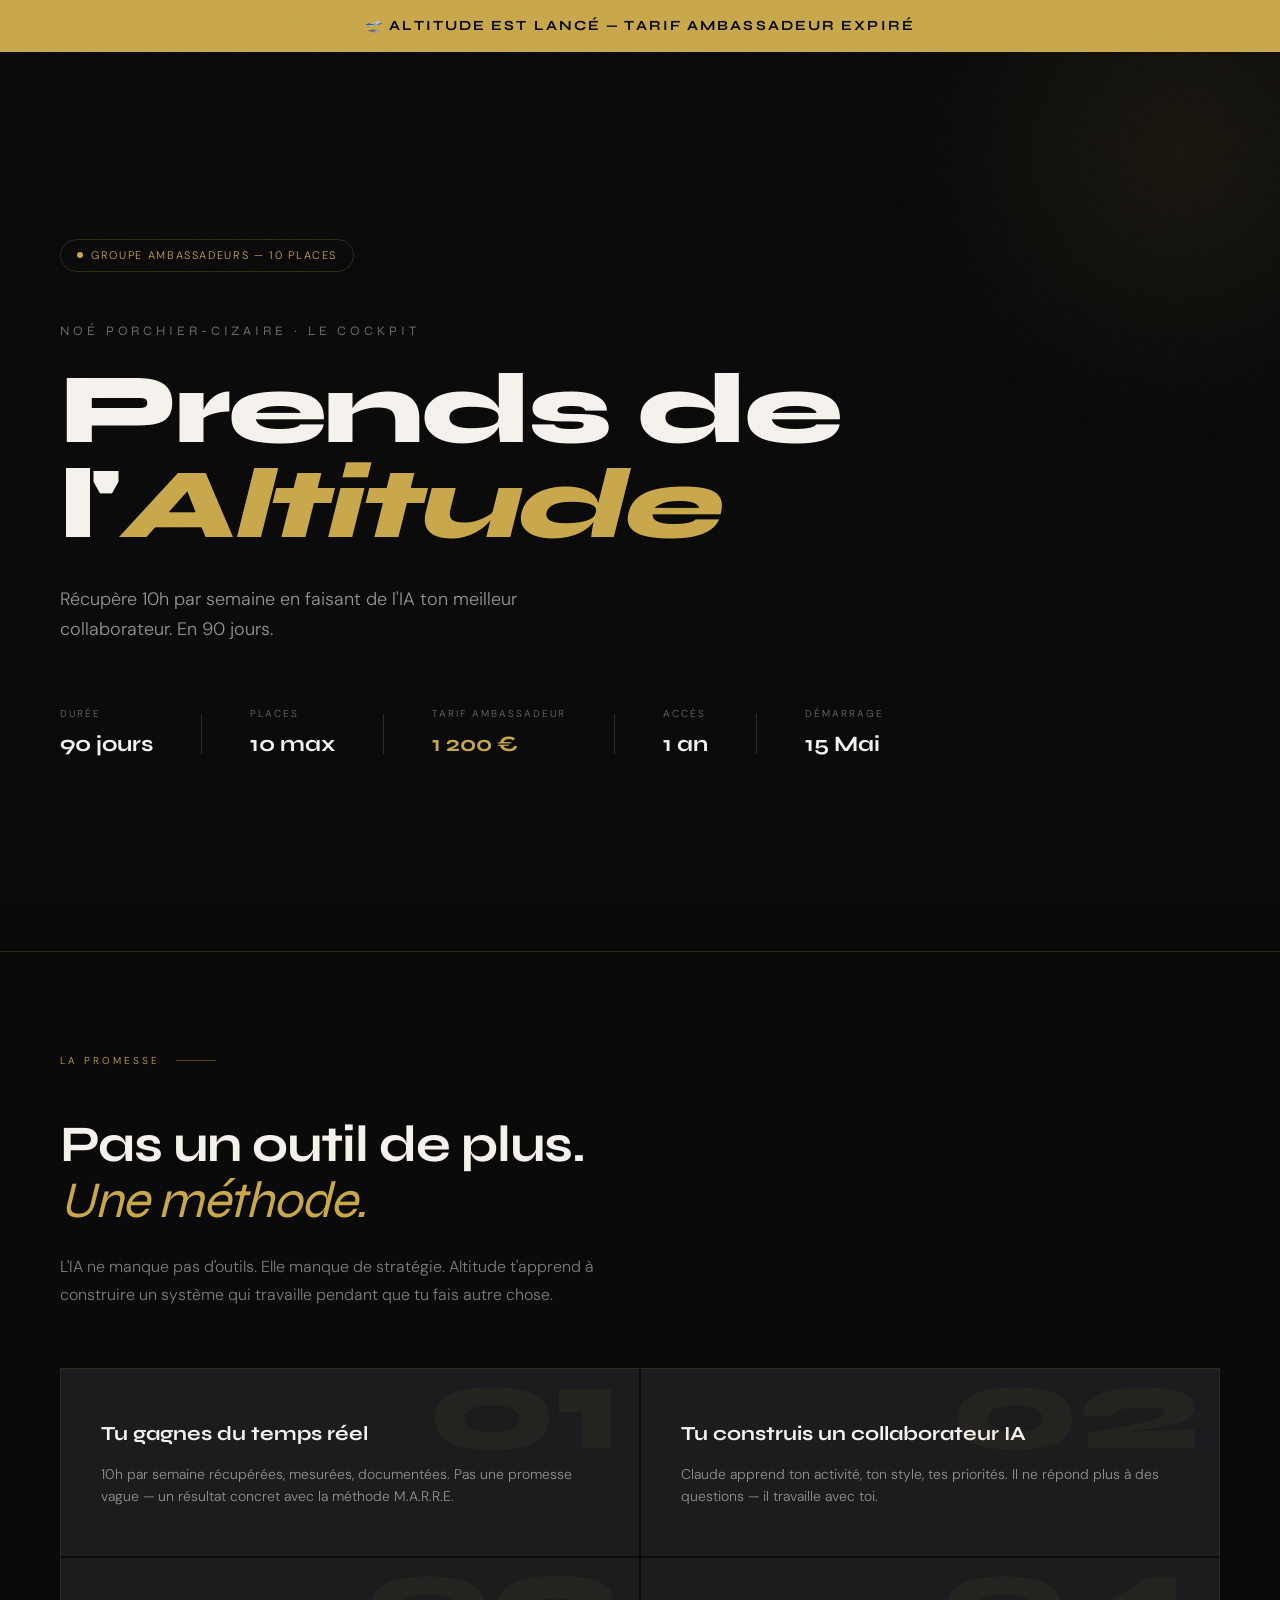
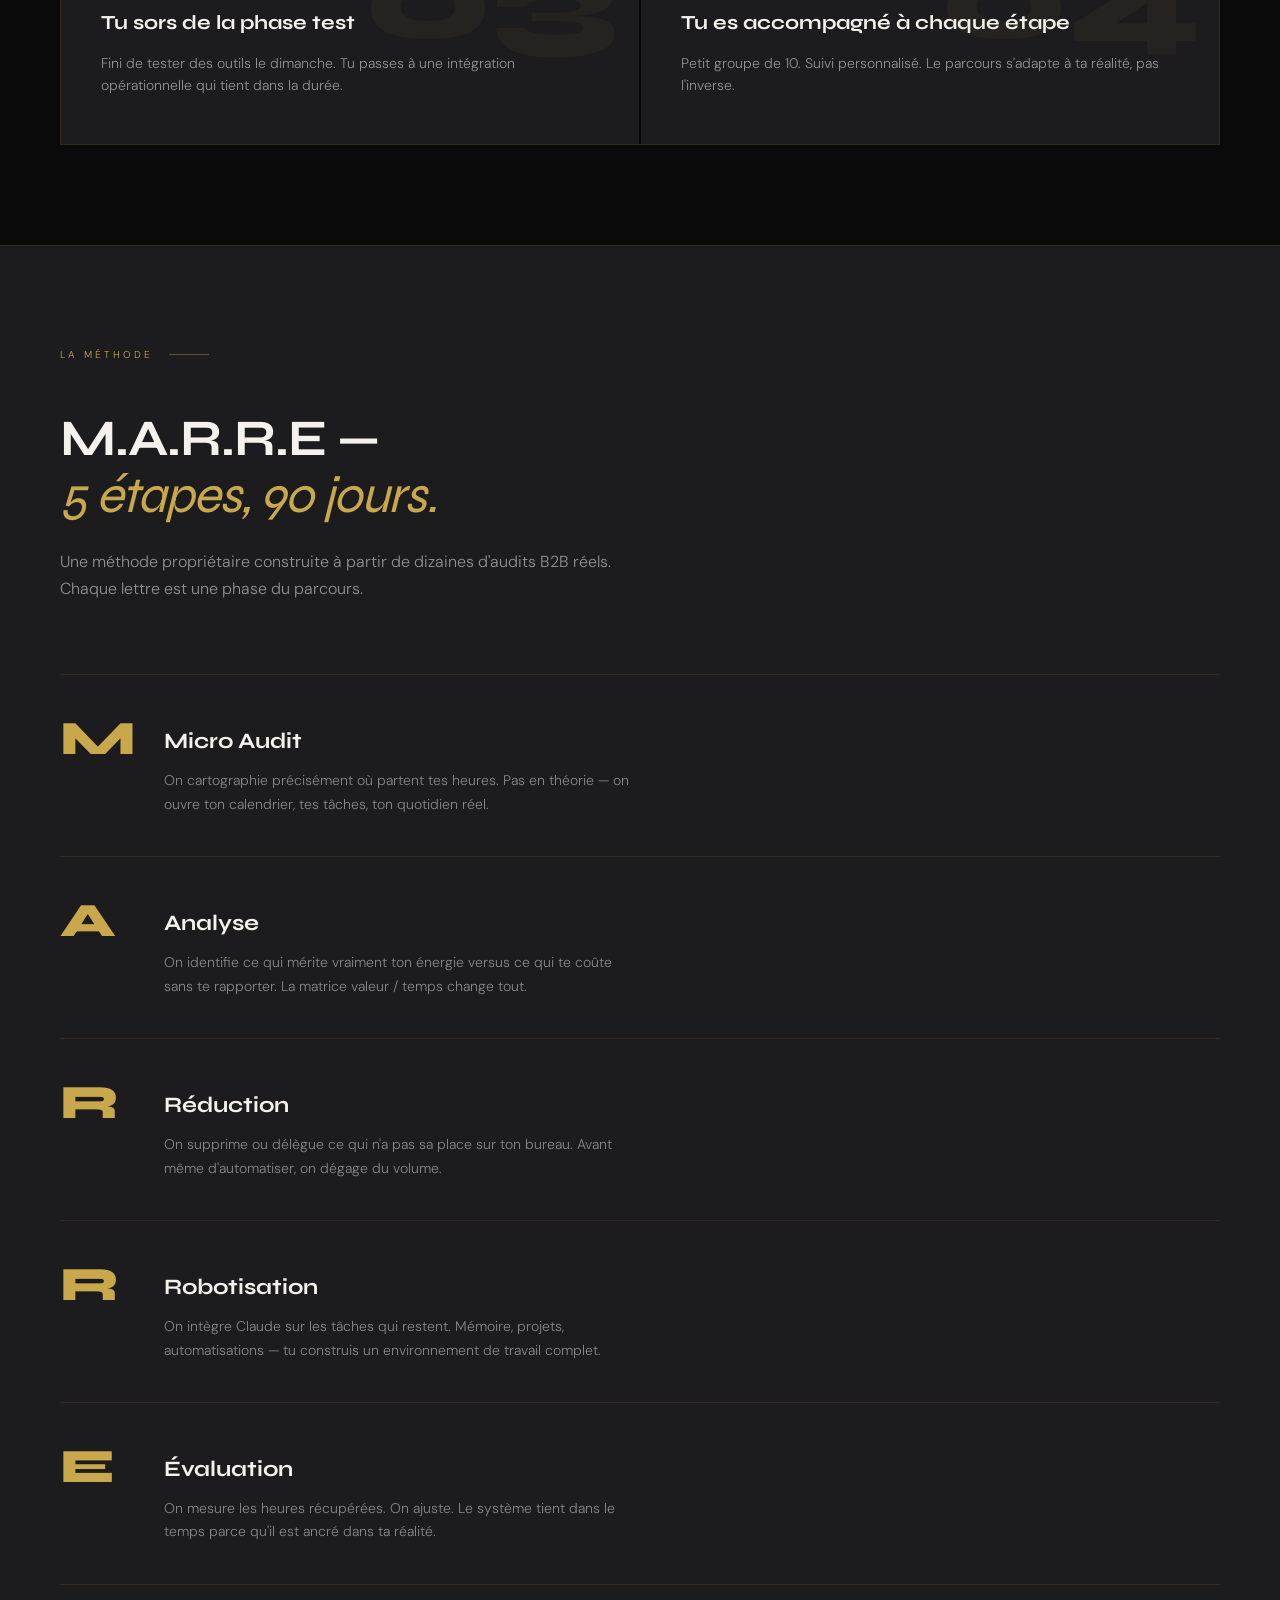
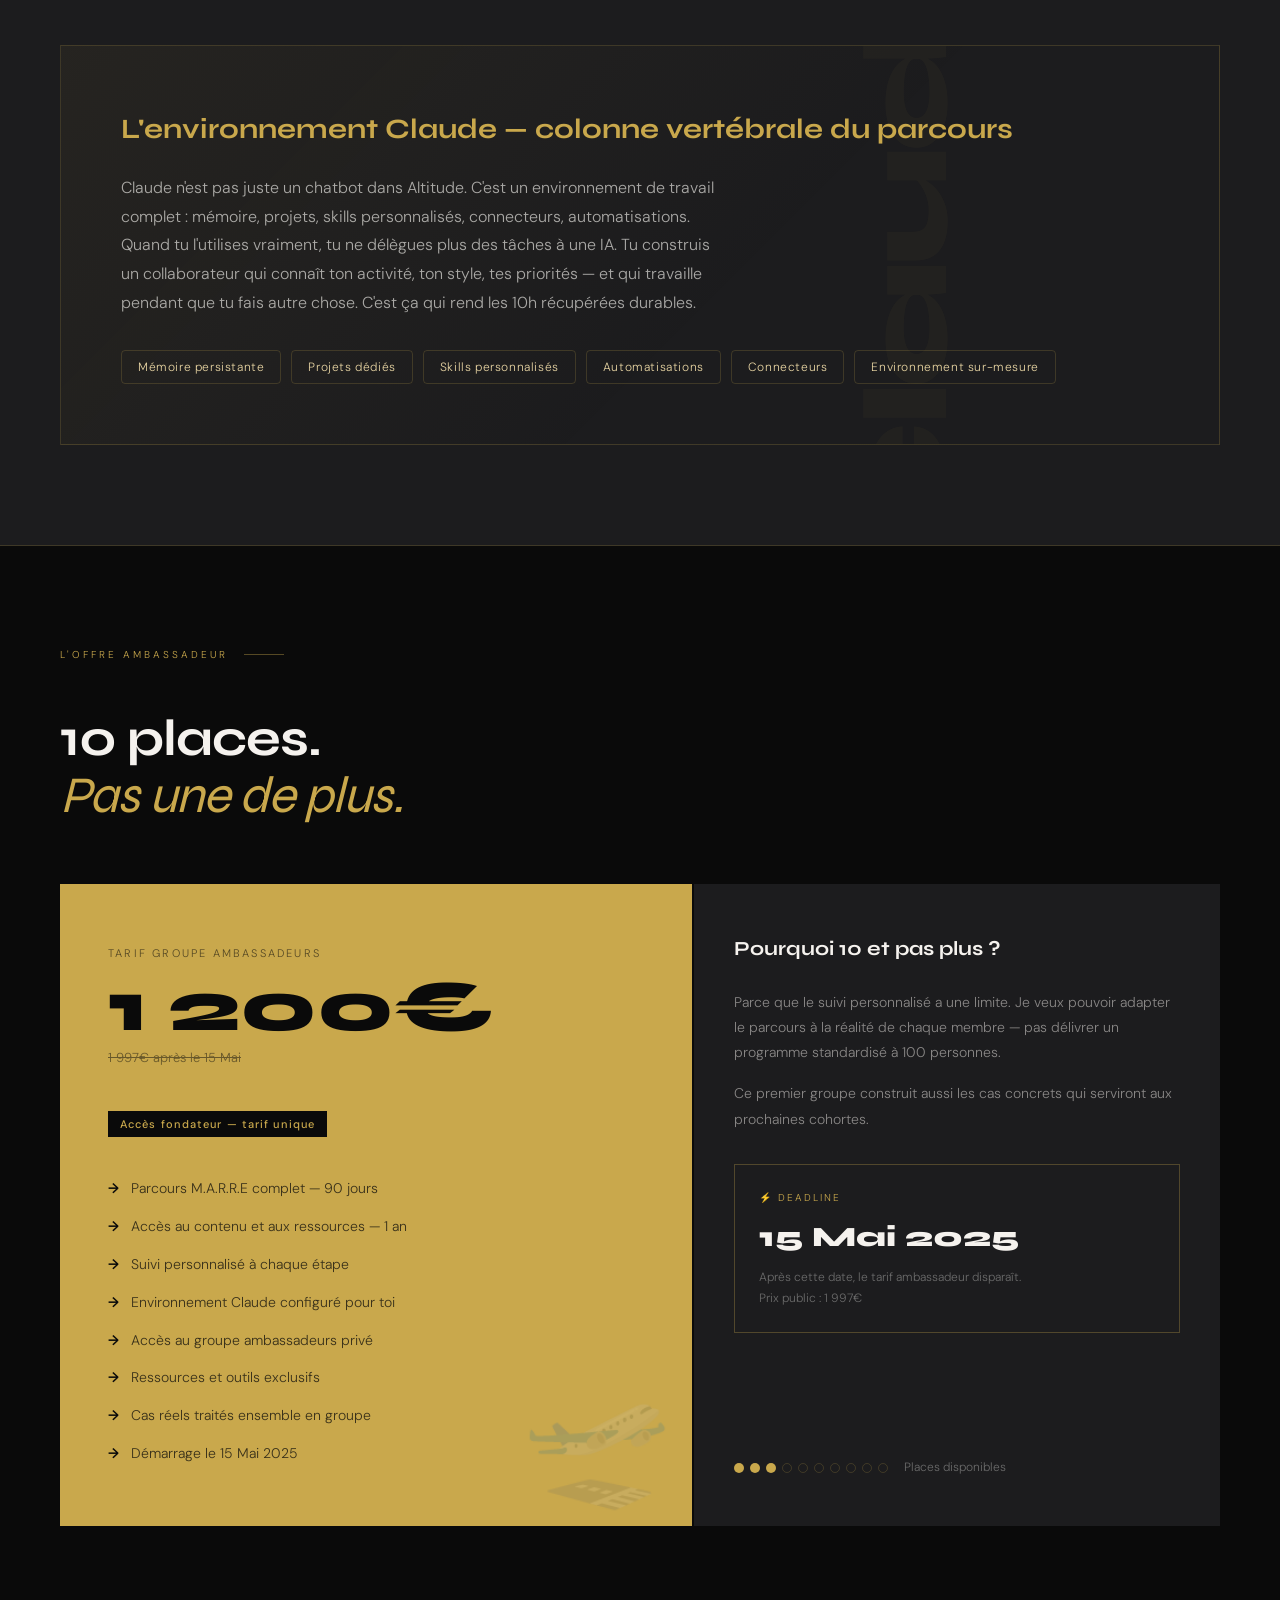
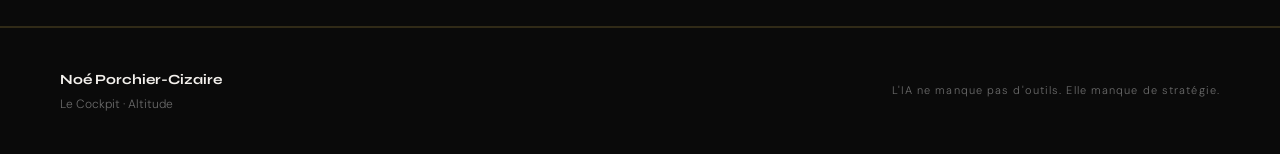
==== altitude-ambassadeur.html @ 8eb816b0 "Initial commit: altitude sales page" ====
<!DOCTYPE html>
<html lang="fr">
<head>
<meta charset="UTF-8">
<meta name="viewport" content="width=device-width, initial-scale=1.0">
<title>Altitude — Groupe Ambassadeurs</title>
<link href="https://fonts.googleapis.com/css2?family=Syne:wght@400;600;700;800&family=DM+Sans:ital,wght@0,300;0,400;0,500;1,300&display=swap" rel="stylesheet">
<style>
  :root {
    --black: #0a0a0a;
    --white: #f5f2ee;
    --cream: #ede9e3;
    --gold: #c9a84c;
    --gold-light: #e8d5a3;
    --slate: #1c1c1e;
    --muted: #6b6b6b;
    --border: rgba(201,168,76,0.2);
  }

  * { margin: 0; padding: 0; box-sizing: border-box; }

  body {
    background: var(--black);
    color: var(--white);
    font-family: 'DM Sans', sans-serif;
    font-weight: 300;
    line-height: 1.7;
    overflow-x: hidden;
  }

  /* GRAIN OVERLAY */
  body::before {
    content: '';
    position: fixed;
    inset: 0;
    background-image: url("data:image/svg+xml,%3Csvg viewBox='0 0 256 256' xmlns='http://www.w3.org/2000/svg'%3E%3Cfilter id='noise'%3E%3CfeTurbulence type='fractalNoise' baseFrequency='0.9' numOctaves='4' stitchTiles='stitch'/%3E%3C/filter%3E%3Crect width='100%25' height='100%25' filter='url(%23noise)' opacity='0.04'/%3E%3C/svg%3E");
    pointer-events: none;
    z-index: 1000;
    opacity: 0.4;
  }

  /* HERO */
  .hero {
    min-height: 100vh;
    display: flex;
    flex-direction: column;
    justify-content: center;
    padding: 80px 60px;
    position: relative;
    border-bottom: 1px solid var(--border);
  }

  .hero::after {
    content: '';
    position: absolute;
    top: -200px;
    right: -200px;
    width: 600px;
    height: 600px;
    background: radial-gradient(circle, rgba(201,168,76,0.08) 0%, transparent 70%);
    pointer-events: none;
  }

  .tag {
    display: inline-flex;
    align-items: center;
    gap: 8px;
    border: 1px solid var(--border);
    padding: 6px 16px;
    border-radius: 100px;
    font-size: 11px;
    letter-spacing: 0.15em;
    text-transform: uppercase;
    color: var(--gold);
    margin-bottom: 48px;
    width: fit-content;
  }

  .tag::before {
    content: '';
    width: 6px;
    height: 6px;
    border-radius: 50%;
    background: var(--gold);
    animation: pulse 2s infinite;
  }

  @keyframes pulse {
    0%, 100% { opacity: 1; }
    50% { opacity: 0.3; }
  }

  .hero-eyebrow {
    font-family: 'Syne', sans-serif;
    font-size: 13px;
    letter-spacing: 0.3em;
    text-transform: uppercase;
    color: var(--muted);
    margin-bottom: 20px;
  }

  h1 {
    font-family: 'Syne', sans-serif;
    font-size: clamp(52px, 8vw, 100px);
    font-weight: 800;
    line-height: 0.95;
    letter-spacing: -0.03em;
    margin-bottom: 32px;
  }

  h1 span {
    color: var(--gold);
    font-style: italic;
  }

  .hero-sub {
    font-size: 18px;
    color: rgba(245,242,238,0.6);
    max-width: 540px;
    margin-bottom: 60px;
    font-weight: 300;
  }

  .hero-meta {
    display: flex;
    gap: 48px;
    align-items: flex-start;
  }

  .meta-item {
    display: flex;
    flex-direction: column;
    gap: 4px;
  }

  .meta-label {
    font-size: 10px;
    letter-spacing: 0.2em;
    text-transform: uppercase;
    color: var(--muted);
  }

  .meta-value {
    font-family: 'Syne', sans-serif;
    font-size: 22px;
    font-weight: 700;
    color: var(--white);
  }

  .meta-value.gold { color: var(--gold); }

  .divider-line {
    width: 1px;
    height: 40px;
    background: var(--border);
    align-self: center;
  }

  /* SECTIONS */
  section {
    padding: 100px 60px;
    border-bottom: 1px solid var(--border);
  }

  .section-label {
    font-size: 10px;
    letter-spacing: 0.3em;
    text-transform: uppercase;
    color: var(--gold);
    margin-bottom: 48px;
    display: flex;
    align-items: center;
    gap: 16px;
  }

  .section-label::after {
    content: '';
    height: 1px;
    width: 40px;
    background: var(--gold);
    opacity: 0.4;
  }

  h2 {
    font-family: 'Syne', sans-serif;
    font-size: clamp(32px, 4vw, 52px);
    font-weight: 700;
    line-height: 1.1;
    letter-spacing: -0.02em;
    margin-bottom: 24px;
  }

  h2 em {
    font-style: italic;
    color: var(--gold);
    font-weight: 400;
  }

  /* PROMESSE */
  .promesse-grid {
    display: grid;
    grid-template-columns: 1fr 1fr;
    gap: 2px;
    margin-top: 60px;
    border: 1px solid var(--border);
  }

  .promesse-card {
    background: var(--slate);
    padding: 48px 40px;
    position: relative;
    overflow: hidden;
    transition: background 0.3s;
  }

  .promesse-card:hover {
    background: #242426;
  }

  .promesse-card::before {
    content: attr(data-num);
    position: absolute;
    top: -20px;
    right: 20px;
    font-family: 'Syne', sans-serif;
    font-size: 120px;
    font-weight: 800;
    color: rgba(201,168,76,0.05);
    line-height: 1;
  }

  .promesse-card h3 {
    font-family: 'Syne', sans-serif;
    font-size: 20px;
    font-weight: 700;
    margin-bottom: 12px;
    color: var(--white);
  }

  .promesse-card p {
    font-size: 14px;
    color: rgba(245,242,238,0.55);
    line-height: 1.6;
  }

  /* MARRE */
  .marre-section {
    background: var(--slate);
  }

  .marre-intro {
    font-size: 16px;
    color: rgba(245,242,238,0.55);
    max-width: 560px;
    margin-bottom: 72px;
  }

  .marre-steps {
    display: flex;
    flex-direction: column;
    gap: 0;
  }

  .marre-step {
    display: grid;
    grid-template-columns: 64px 1fr;
    gap: 40px;
    align-items: start;
    padding: 40px 0;
    border-top: 1px solid rgba(201,168,76,0.1);
    position: relative;
  }

  .marre-step:last-child {
    border-bottom: 1px solid rgba(201,168,76,0.1);
  }

  .step-letter {
    font-family: 'Syne', sans-serif;
    font-size: 48px;
    font-weight: 800;
    color: var(--gold);
    line-height: 1;
  }

  .step-content h3 {
    font-family: 'Syne', sans-serif;
    font-size: 22px;
    font-weight: 700;
    margin-bottom: 8px;
    color: var(--white);
    padding-top: 8px;
  }

  .step-content p {
    font-size: 14px;
    color: rgba(245,242,238,0.5);
    max-width: 480px;
  }

  /* CLAUDE */
  .claude-block {
    background: linear-gradient(135deg, rgba(201,168,76,0.06) 0%, transparent 60%);
    border: 1px solid var(--border);
    padding: 60px;
    margin-top: 60px;
    position: relative;
    overflow: hidden;
  }

  .claude-block::before {
    content: 'Claude';
    position: absolute;
    right: -20px;
    top: 50%;
    transform: translateY(-50%) rotate(-90deg);
    font-family: 'Syne', sans-serif;
    font-size: 120px;
    font-weight: 800;
    color: rgba(201,168,76,0.04);
    letter-spacing: -0.05em;
    white-space: nowrap;
  }

  .claude-block h3 {
    font-family: 'Syne', sans-serif;
    font-size: 28px;
    font-weight: 700;
    margin-bottom: 20px;
    color: var(--gold);
  }

  .claude-block p {
    font-size: 16px;
    color: rgba(245,242,238,0.65);
    max-width: 600px;
    line-height: 1.8;
  }

  .claude-tags {
    display: flex;
    flex-wrap: wrap;
    gap: 10px;
    margin-top: 32px;
  }

  .claude-tag {
    border: 1px solid var(--border);
    padding: 6px 16px;
    font-size: 12px;
    color: var(--gold-light);
    border-radius: 4px;
    letter-spacing: 0.05em;
  }

  /* OFFRE */
  .offre-grid {
    display: grid;
    grid-template-columns: 1.2fr 1fr;
    gap: 2px;
    margin-top: 60px;
  }

  .offre-main {
    background: var(--gold);
    padding: 60px 48px;
    color: var(--black);
    position: relative;
    overflow: hidden;
  }

  .offre-main::after {
    content: '🛫';
    position: absolute;
    bottom: -20px;
    right: 20px;
    font-size: 120px;
    opacity: 0.15;
  }

  .offre-main .price-label {
    font-size: 11px;
    letter-spacing: 0.2em;
    text-transform: uppercase;
    opacity: 0.6;
    margin-bottom: 8px;
  }

  .offre-main .price {
    font-family: 'Syne', sans-serif;
    font-size: 72px;
    font-weight: 800;
    line-height: 1;
    margin-bottom: 4px;
  }

  .offre-main .price-after {
    font-size: 13px;
    opacity: 0.5;
    margin-bottom: 40px;
    text-decoration: line-through;
  }

  .offre-main .badge {
    display: inline-block;
    background: var(--black);
    color: var(--gold);
    padding: 4px 12px;
    font-size: 11px;
    letter-spacing: 0.1em;
    margin-bottom: 40px;
    font-weight: 500;
  }

  .offre-main ul {
    list-style: none;
    display: flex;
    flex-direction: column;
    gap: 14px;
  }

  .offre-main ul li {
    font-size: 14px;
    display: flex;
    align-items: flex-start;
    gap: 12px;
    color: rgba(10,10,10,0.75);
  }

  .offre-main ul li::before {
    content: '→';
    font-weight: 600;
    color: var(--black);
    flex-shrink: 0;
  }

  .offre-side {
    background: var(--slate);
    padding: 48px 40px;
    display: flex;
    flex-direction: column;
    justify-content: space-between;
  }

  .offre-side h3 {
    font-family: 'Syne', sans-serif;
    font-size: 20px;
    font-weight: 700;
    margin-bottom: 24px;
    color: var(--white);
  }

  .deadline-block {
    border: 1px solid rgba(201,168,76,0.3);
    padding: 24px;
    margin-top: 32px;
  }

  .deadline-block .deadline-label {
    font-size: 10px;
    letter-spacing: 0.2em;
    text-transform: uppercase;
    color: var(--gold);
    margin-bottom: 8px;
  }

  .deadline-block .deadline-date {
    font-family: 'Syne', sans-serif;
    font-size: 28px;
    font-weight: 800;
    color: var(--white);
  }

  .deadline-block .deadline-note {
    font-size: 12px;
    color: var(--muted);
    margin-top: 6px;
  }

  .spots-counter {
    display: flex;
    align-items: center;
    gap: 16px;
    margin-top: 32px;
  }

  .spots-dots {
    display: flex;
    gap: 6px;
  }

  .dot {
    width: 10px;
    height: 10px;
    border-radius: 50%;
    background: var(--gold);
  }

  .dot.empty {
    background: transparent;
    border: 1px solid var(--border);
  }

  .spots-label {
    font-size: 12px;
    color: var(--muted);
  }

  /* CTA */
  .cta-section {
    text-align: center;
    padding: 120px 60px;
    background: var(--slate);
    border-bottom: none;
    position: relative;
    overflow: hidden;
  }

  .cta-section::before {
    content: '';
    position: absolute;
    top: 50%;
    left: 50%;
    transform: translate(-50%, -50%);
    width: 500px;
    height: 500px;
    background: radial-gradient(circle, rgba(201,168,76,0.06) 0%, transparent 70%);
    pointer-events: none;
  }

  .cta-section p {
    font-size: 16px;
    color: var(--muted);
    max-width: 480px;
    margin: 0 auto 48px;
  }

  .cta-btn {
    display: inline-flex;
    align-items: center;
    gap: 12px;
    background: var(--gold);
    color: var(--black);
    padding: 18px 48px;
    font-family: 'Syne', sans-serif;
    font-size: 14px;
    font-weight: 700;
    letter-spacing: 0.1em;
    text-transform: uppercase;
    text-decoration: none;
    transition: all 0.2s;
    cursor: pointer;
    border: none;
  }

  .cta-btn:hover {
    background: var(--gold-light);
    transform: translateY(-2px);
  }

  .cta-note {
    margin-top: 24px;
    font-size: 12px;
    color: var(--muted);
  }

  /* FOOTER */
  footer {
    padding: 40px 60px;
    display: flex;
    justify-content: space-between;
    align-items: center;
    border-top: 1px solid var(--border);
  }

  footer .footer-brand {
    font-family: 'Syne', sans-serif;
    font-size: 14px;
    font-weight: 700;
    color: var(--white);
  }

  footer .footer-sub {
    font-size: 12px;
    color: var(--muted);
    margin-top: 2px;
  }

  footer .footer-tag {
    font-size: 11px;
    color: var(--muted);
    letter-spacing: 0.1em;
  }

  /* ANIMATIONS */
  .fade-in {
    opacity: 0;
    transform: translateY(20px);
    animation: fadeIn 0.8s forwards;
  }

  .fade-in:nth-child(1) { animation-delay: 0.1s; }
  .fade-in:nth-child(2) { animation-delay: 0.2s; }
  .fade-in:nth-child(3) { animation-delay: 0.3s; }
  .fade-in:nth-child(4) { animation-delay: 0.4s; }
  .fade-in:nth-child(5) { animation-delay: 0.5s; }

  @keyframes fadeIn {
    to { opacity: 1; transform: translateY(0); }
  }

  @media (max-width: 768px) {
    .hero, section { padding: 60px 24px; }
    .promesse-grid, .offre-grid { grid-template-columns: 1fr; }
    .hero-meta { flex-wrap: wrap; gap: 24px; }
    .claude-block { padding: 40px 24px; }
    footer { flex-direction: column; gap: 16px; text-align: center; }
  }
</style>
</head>
<body>

<!-- BANDEAU COMPTEUR -->
<div id="countdown-banner" style="background: var(--gold); color: var(--black); padding: 14px 60px; display: flex; align-items: center; justify-content: space-between; position: sticky; top: 0; z-index: 999;">
  <div style="font-family: 'Syne', sans-serif; font-size: 13px; font-weight: 700; letter-spacing: 0.15em; text-transform: uppercase;">🛫 Démarrage le 15 Mai</div>
  <div style="display: flex; align-items: center; gap: 32px;">
    <div style="display: flex; gap: 20px; align-items: center;">
      <div style="text-align: center;">
        <div id="days" style="font-family: 'Syne', sans-serif; font-size: 28px; font-weight: 800; line-height: 1;">--</div>
        <div style="font-size: 9px; letter-spacing: 0.2em; text-transform: uppercase; opacity: 0.6; margin-top: 2px;">Jours</div>
      </div>
      <div style="font-family: 'Syne', sans-serif; font-size: 24px; font-weight: 800; opacity: 0.4;">:</div>
      <div style="text-align: center;">
        <div id="hours" style="font-family: 'Syne', sans-serif; font-size: 28px; font-weight: 800; line-height: 1;">--</div>
        <div style="font-size: 9px; letter-spacing: 0.2em; text-transform: uppercase; opacity: 0.6; margin-top: 2px;">Heures</div>
      </div>
      <div style="font-family: 'Syne', sans-serif; font-size: 24px; font-weight: 800; opacity: 0.4;">:</div>
      <div style="text-align: center;">
        <div id="minutes" style="font-family: 'Syne', sans-serif; font-size: 28px; font-weight: 800; line-height: 1;">--</div>
        <div style="font-size: 9px; letter-spacing: 0.2em; text-transform: uppercase; opacity: 0.6; margin-top: 2px;">Min</div>
      </div>
      <div style="font-family: 'Syne', sans-serif; font-size: 24px; font-weight: 800; opacity: 0.4;">:</div>
      <div style="text-align: center;">
        <div id="seconds" style="font-family: 'Syne', sans-serif; font-size: 28px; font-weight: 800; line-height: 1;">--</div>
        <div style="font-size: 9px; letter-spacing: 0.2em; text-transform: uppercase; opacity: 0.6; margin-top: 2px;">Sec</div>
      </div>
    </div>
    <div style="font-family: 'Syne', sans-serif; font-size: 12px; font-weight: 700; background: var(--black); color: var(--gold); padding: 6px 16px; letter-spacing: 0.1em;">1 200€ → 1 997€</div>
  </div>
</div>

<script>
  function updateCountdown() {
    const target = new Date('2025-05-15T09:00:00');
    const now = new Date();
    const diff = target - now;

    if (diff <= 0) {
      document.getElementById('countdown-banner').innerHTML = '<div style="font-family: Syne, sans-serif; font-size: 14px; font-weight: 700; letter-spacing: 0.15em; text-transform: uppercase; width: 100%; text-align: center;">🛫 Altitude est lancé — tarif ambassadeur expiré</div>';
      return;
    }

    const days = Math.floor(diff / (1000 * 60 * 60 * 24));
    const hours = Math.floor((diff % (1000 * 60 * 60 * 24)) / (1000 * 60 * 60));
    const minutes = Math.floor((diff % (1000 * 60 * 60)) / (1000 * 60));
    const seconds = Math.floor((diff % (1000 * 60)) / 1000);

    document.getElementById('days').textContent = String(days).padStart(2, '0');
    document.getElementById('hours').textContent = String(hours).padStart(2, '0');
    document.getElementById('minutes').textContent = String(minutes).padStart(2, '0');
    document.getElementById('seconds').textContent = String(seconds).padStart(2, '0');
  }

  updateCountdown();
  setInterval(updateCountdown, 1000);
</script>

<!-- HERO -->
<section class="hero">
  <div class="tag fade-in">Groupe Ambassadeurs — 10 places</div>
  <p class="hero-eyebrow fade-in">Noé Porchier-Cizaire · Le Cockpit</p>
  <h1 class="fade-in">Prends de<br>l'<span>Altitude</span></h1>
  <p class="hero-sub fade-in">Récupère 10h par semaine en faisant de l'IA ton meilleur collaborateur. En 90 jours.</p>
  <div class="hero-meta fade-in">
    <div class="meta-item">
      <span class="meta-label">Durée</span>
      <span class="meta-value">90 jours</span>
    </div>
    <div class="divider-line"></div>
    <div class="meta-item">
      <span class="meta-label">Places</span>
      <span class="meta-value">10 max</span>
    </div>
    <div class="divider-line"></div>
    <div class="meta-item">
      <span class="meta-label">Tarif ambassadeur</span>
      <span class="meta-value gold">1 200 €</span>
    </div>
    <div class="divider-line"></div>
    <div class="meta-item">
      <span class="meta-label">Accès</span>
      <span class="meta-value">1 an</span>
    </div>
    <div class="divider-line"></div>
    <div class="meta-item">
      <span class="meta-label">Démarrage</span>
      <span class="meta-value">15 Mai</span>
    </div>
  </div>
</section>

<!-- PROMESSE -->
<section>
  <div class="section-label">La promesse</div>
  <h2>Pas un outil de plus.<br><em>Une méthode.</em></h2>
  <p style="color: rgba(245,242,238,0.5); max-width: 560px; font-size: 16px;">L'IA ne manque pas d'outils. Elle manque de stratégie. Altitude t'apprend à construire un système qui travaille pendant que tu fais autre chose.</p>

  <div class="promesse-grid">
    <div class="promesse-card" data-num="01">
      <h3>Tu gagnes du temps réel</h3>
      <p>10h par semaine récupérées, mesurées, documentées. Pas une promesse vague — un résultat concret avec la méthode M.A.R.R.E.</p>
    </div>
    <div class="promesse-card" data-num="02">
      <h3>Tu construis un collaborateur IA</h3>
      <p>Claude apprend ton activité, ton style, tes priorités. Il ne répond plus à des questions — il travaille avec toi.</p>
    </div>
    <div class="promesse-card" data-num="03">
      <h3>Tu sors de la phase test</h3>
      <p>Fini de tester des outils le dimanche. Tu passes à une intégration opérationnelle qui tient dans la durée.</p>
    </div>
    <div class="promesse-card" data-num="04">
      <h3>Tu es accompagné à chaque étape</h3>
      <p>Petit groupe de 10. Suivi personnalisé. Le parcours s'adapte à ta réalité, pas l'inverse.</p>
    </div>
  </div>
</section>

<!-- MÉTHODE -->
<section class="marre-section">
  <div class="section-label">La méthode</div>
  <h2>M.A.R.R.E —<br><em>5 étapes, 90 jours.</em></h2>
  <p class="marre-intro">Une méthode propriétaire construite à partir de dizaines d'audits B2B réels. Chaque lettre est une phase du parcours.</p>

  <div class="marre-steps">
    <div class="marre-step">
      <div class="step-letter">M</div>
      <div class="step-content">
        <h3>Micro Audit</h3>
        <p>On cartographie précisément où partent tes heures. Pas en théorie — on ouvre ton calendrier, tes tâches, ton quotidien réel.</p>
      </div>
    </div>
    <div class="marre-step">
      <div class="step-letter">A</div>
      <div class="step-content">
        <h3>Analyse</h3>
        <p>On identifie ce qui mérite vraiment ton énergie versus ce qui te coûte sans te rapporter. La matrice valeur / temps change tout.</p>
      </div>
    </div>
    <div class="marre-step">
      <div class="step-letter">R</div>
      <div class="step-content">
        <h3>Réduction</h3>
        <p>On supprime ou délègue ce qui n'a pas sa place sur ton bureau. Avant même d'automatiser, on dégage du volume.</p>
      </div>
    </div>
    <div class="marre-step">
      <div class="step-letter">R</div>
      <div class="step-content">
        <h3>Robotisation</h3>
        <p>On intègre Claude sur les tâches qui restent. Mémoire, projets, automatisations — tu construis un environnement de travail complet.</p>
      </div>
    </div>
    <div class="marre-step">
      <div class="step-letter">E</div>
      <div class="step-content">
        <h3>Évaluation</h3>
        <p>On mesure les heures récupérées. On ajuste. Le système tient dans le temps parce qu'il est ancré dans ta réalité.</p>
      </div>
    </div>
  </div>

  <div class="claude-block">
    <h3>L'environnement Claude — colonne vertébrale du parcours</h3>
    <p>Claude n'est pas juste un chatbot dans Altitude. C'est un environnement de travail complet : mémoire, projets, skills personnalisés, connecteurs, automatisations. Quand tu l'utilises vraiment, tu ne délègues plus des tâches à une IA. Tu construis un collaborateur qui connaît ton activité, ton style, tes priorités — et qui travaille pendant que tu fais autre chose. C'est ça qui rend les 10h récupérées durables.</p>
    <div class="claude-tags">
      <span class="claude-tag">Mémoire persistante</span>
      <span class="claude-tag">Projets dédiés</span>
      <span class="claude-tag">Skills personnalisés</span>
      <span class="claude-tag">Automatisations</span>
      <span class="claude-tag">Connecteurs</span>
      <span class="claude-tag">Environnement sur-mesure</span>
    </div>
  </div>
</section>

<!-- OFFRE -->
<section>
  <div class="section-label">L'offre ambassadeur</div>
  <h2>10 places.<br><em>Pas une de plus.</em></h2>

  <div class="offre-grid">
    <div class="offre-main">
      <div class="price-label">Tarif groupe ambassadeurs</div>
      <div class="price">1 200€</div>
      <div class="price-after">1 997€ après le 15 Mai</div>
      <span class="badge">Accès fondateur — tarif unique</span>
      <ul>
        <li>Parcours M.A.R.R.E complet — 90 jours</li>
        <li>Accès au contenu et aux ressources — 1 an</li>
        <li>Suivi personnalisé à chaque étape</li>
        <li>Environnement Claude configuré pour toi</li>
        <li>Accès au groupe ambassadeurs privé</li>
        <li>Ressources et outils exclusifs</li>
        <li>Cas réels traités ensemble en groupe</li>
        <li>Démarrage le 15 Mai 2025</li>
      </ul>
    </div>
    <div class="offre-side">
      <div>
        <h3>Pourquoi 10 et pas plus ?</h3>
        <p style="font-size: 14px; color: rgba(245,242,238,0.5); line-height: 1.8;">Parce que le suivi personnalisé a une limite. Je veux pouvoir adapter le parcours à la réalité de chaque membre — pas délivrer un programme standardisé à 100 personnes.</p>
        <p style="font-size: 14px; color: rgba(245,242,238,0.5); line-height: 1.8; margin-top: 16px;">Ce premier groupe construit aussi les cas concrets qui serviront aux prochaines cohortes.</p>

        <div class="deadline-block">
          <div class="deadline-label">⚡ Deadline</div>
          <div class="deadline-date">15 Mai 2025</div>
          <div class="deadline-note">Après cette date, le tarif ambassadeur disparaît.<br>Prix public : 1 997€</div>
        </div>
      </div>

      <div class="spots-counter">
        <div class="spots-dots">
          <div class="dot"></div>
          <div class="dot"></div>
          <div class="dot"></div>
          <div class="dot empty"></div>
          <div class="dot empty"></div>
          <div class="dot empty"></div>
          <div class="dot empty"></div>
          <div class="dot empty"></div>
          <div class="dot empty"></div>
          <div class="dot empty"></div>
        </div>
        <span class="spots-label">Places disponibles</span>
      </div>
    </div>
  </div>
</section>



<!-- FOOTER -->
<footer>
  <div>
    <div class="footer-brand">Noé Porchier-Cizaire</div>
    <div class="footer-sub">Le Cockpit · Altitude</div>
  </div>
  <div class="footer-tag">L'IA ne manque pas d'outils. Elle manque de stratégie.</div>
</footer>

</body>
</html>
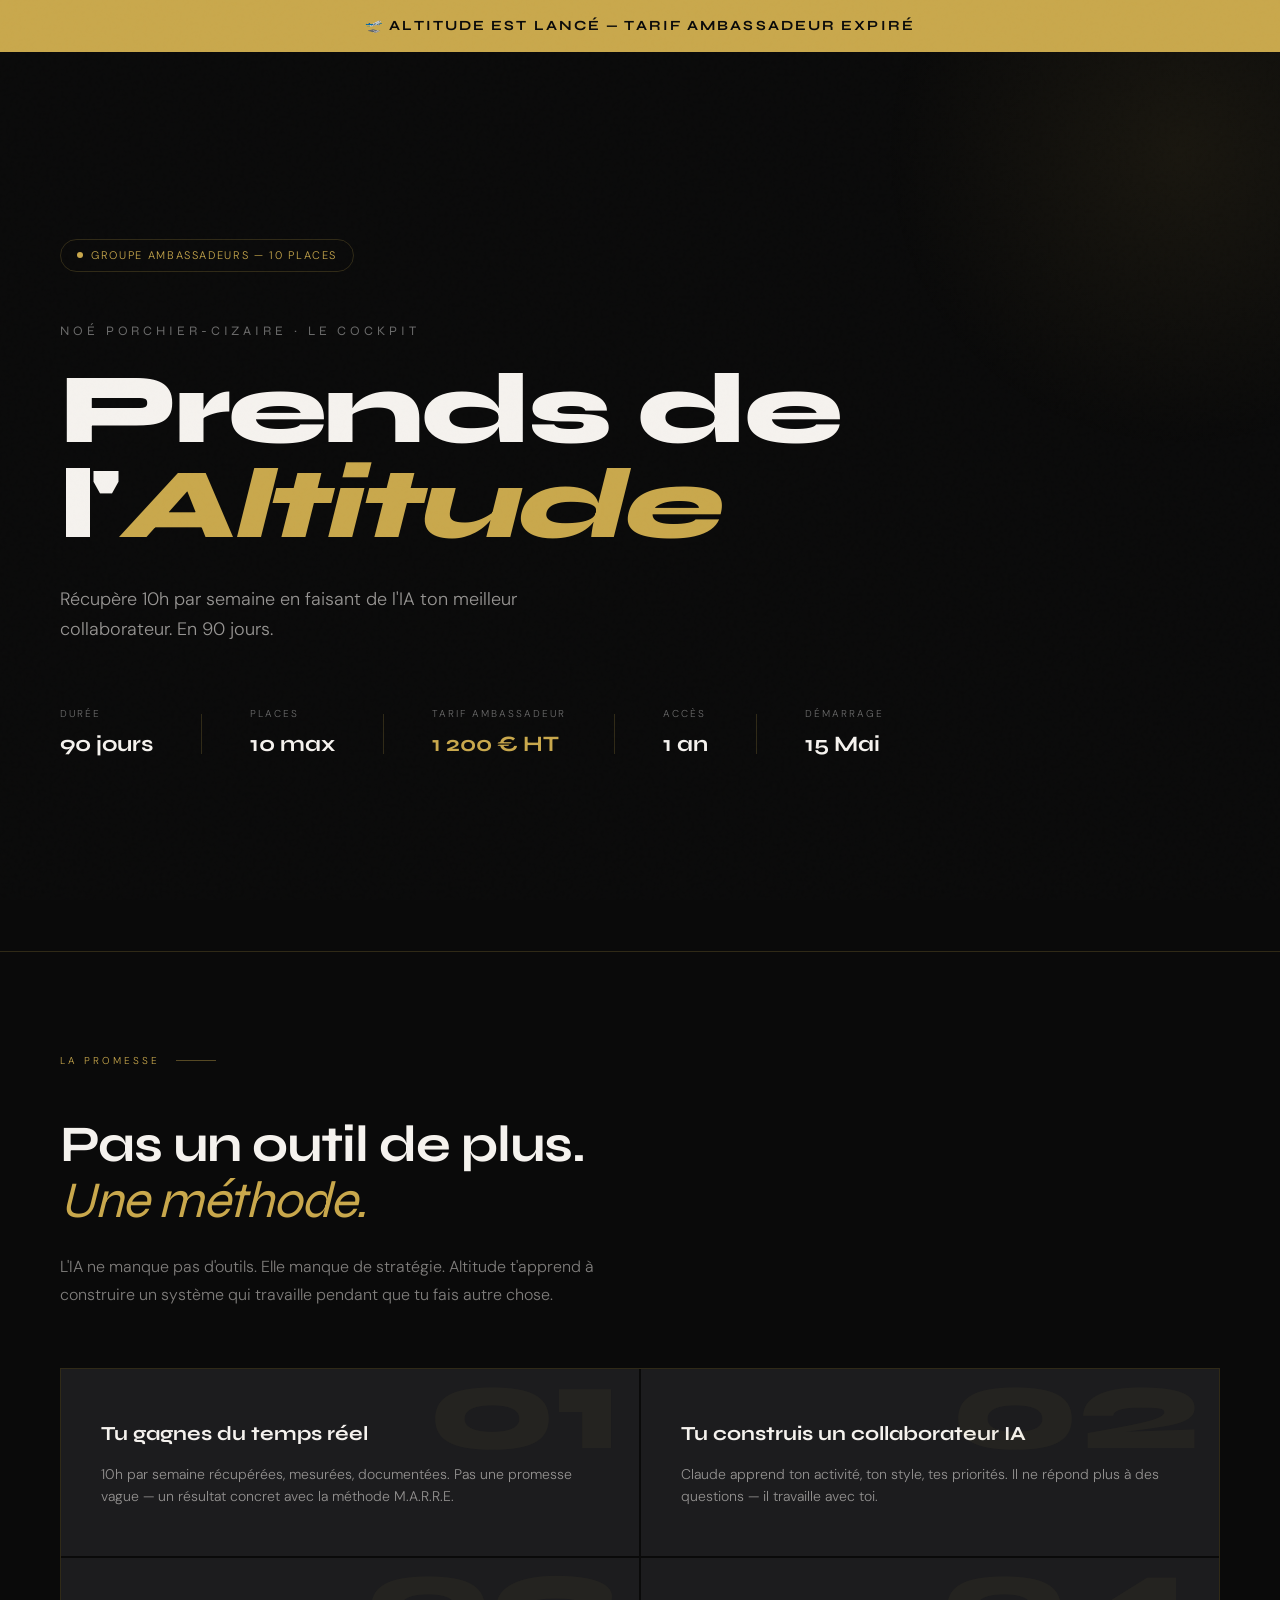
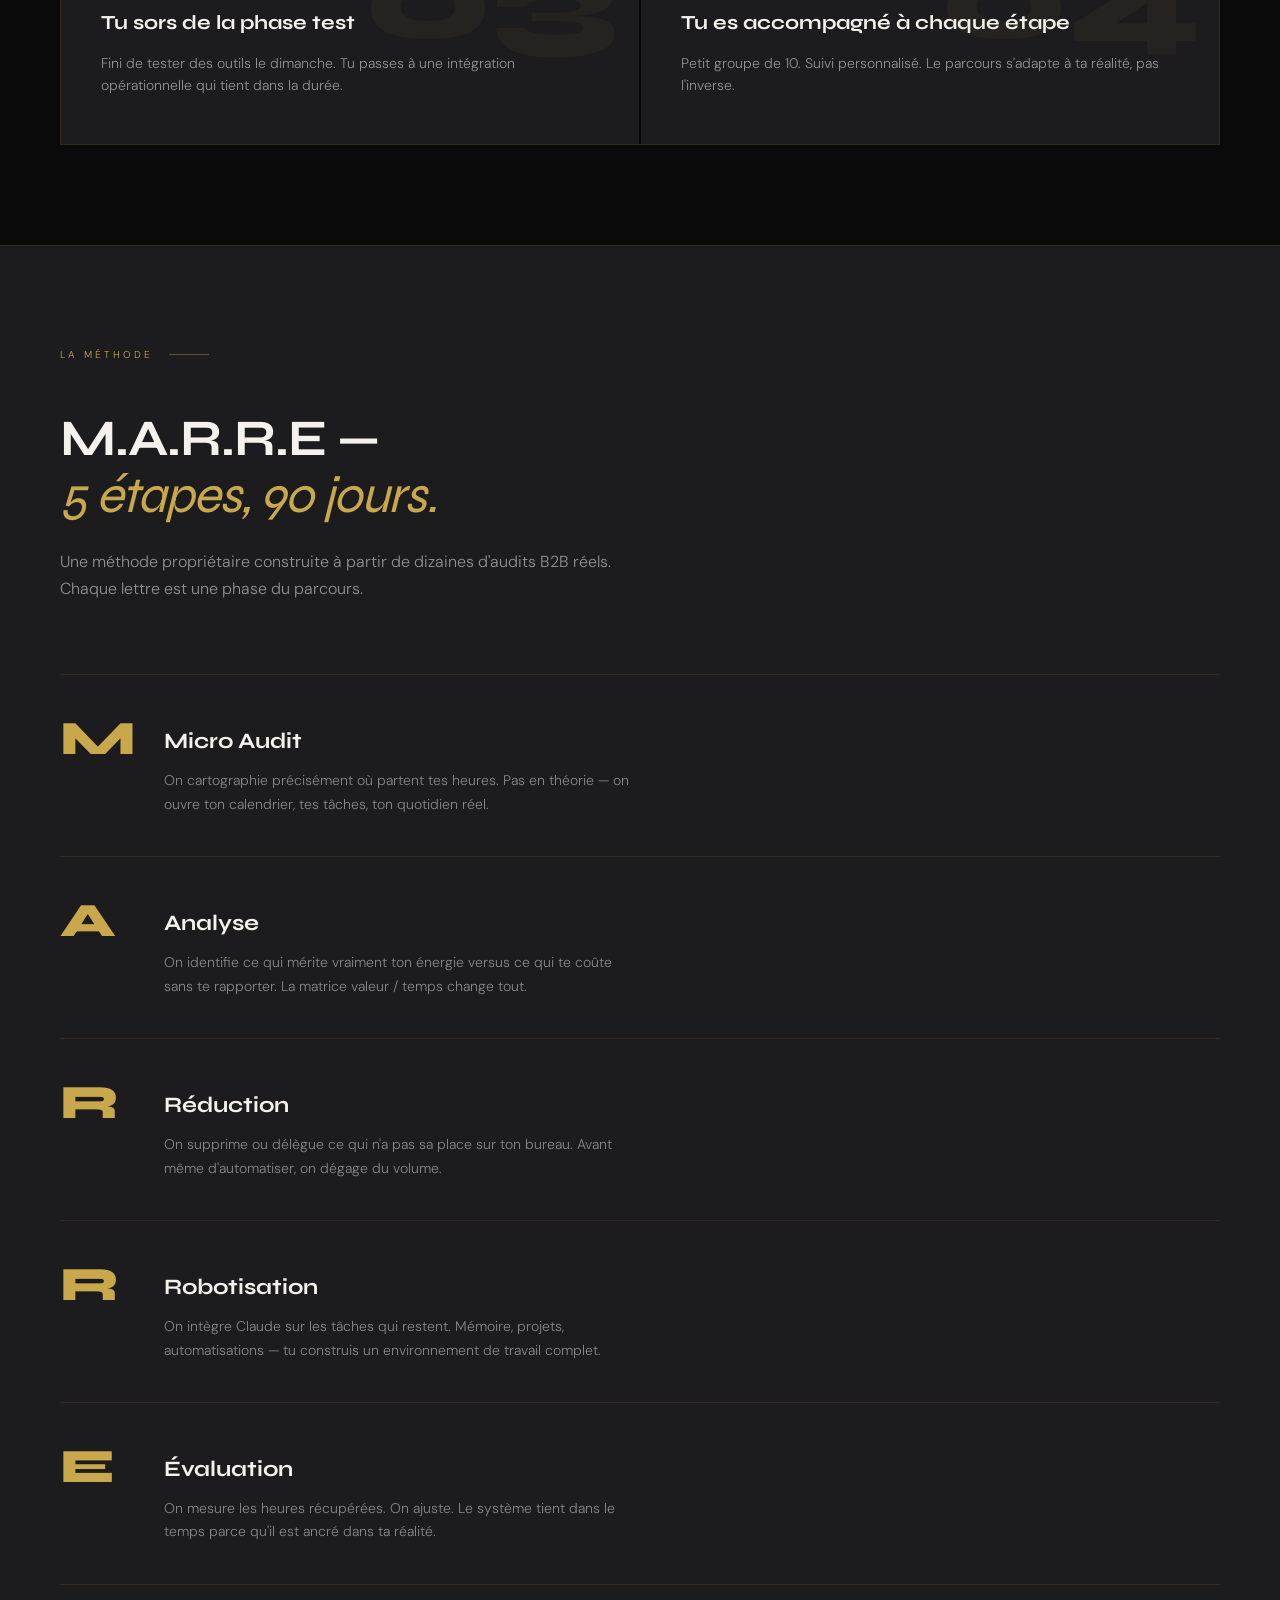
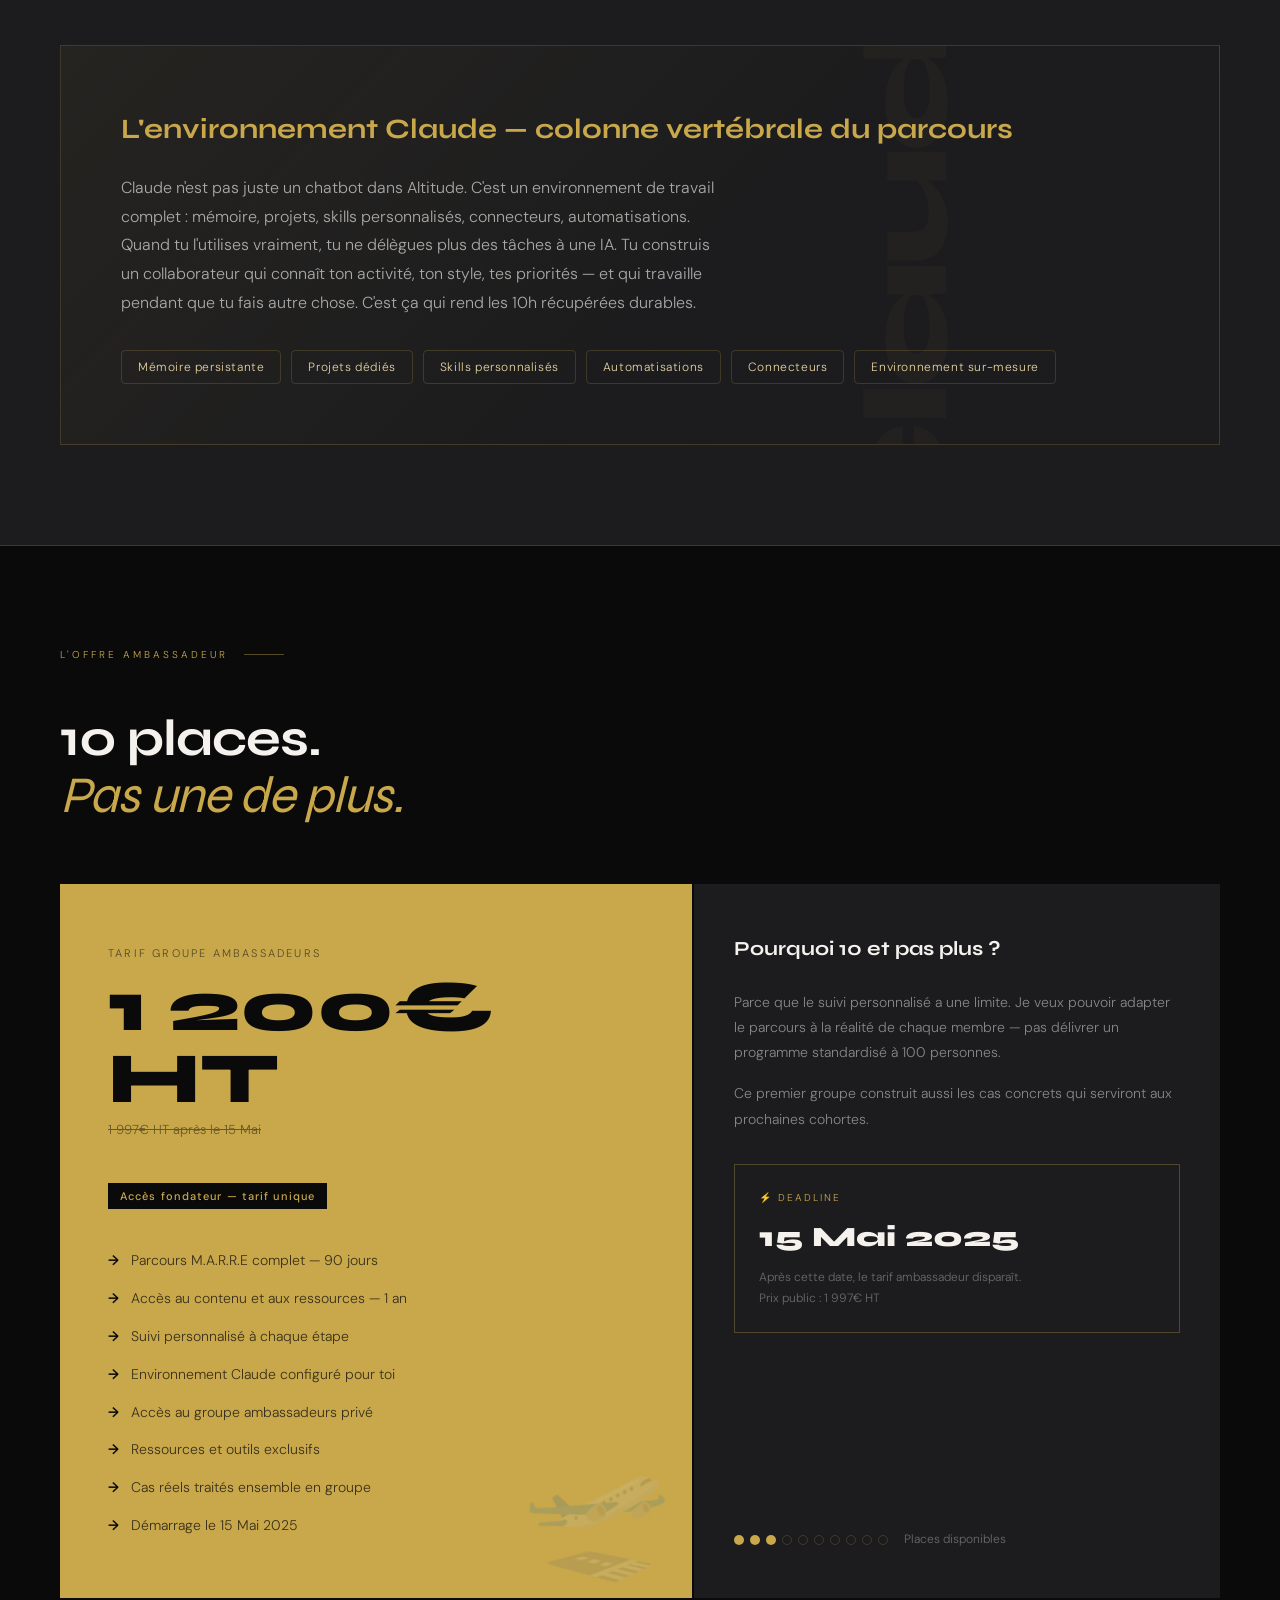
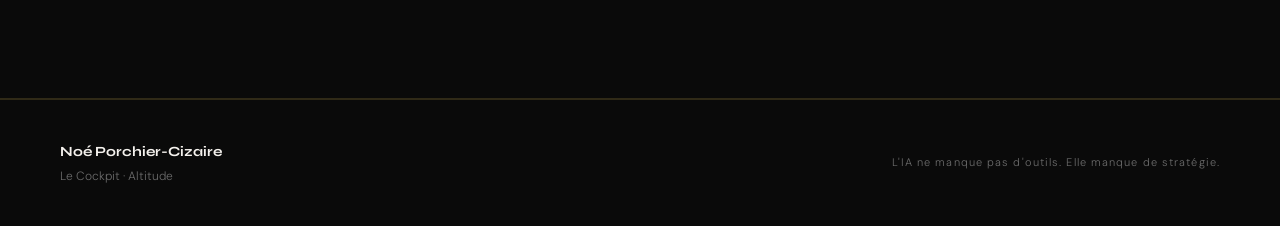
==== commit 84f39425: "feat: add HT mention to prices" ====
--- a/altitude-ambassadeur.html
+++ b/altitude-ambassadeur.html
@@ -645,7 +645,7 @@
         <div style="font-size: 9px; letter-spacing: 0.2em; text-transform: uppercase; opacity: 0.6; margin-top: 2px;">Sec</div>
       </div>
     </div>
-    <div style="font-family: 'Syne', sans-serif; font-size: 12px; font-weight: 700; background: var(--black); color: var(--gold); padding: 6px 16px; letter-spacing: 0.1em;">1 200€ → 1 997€</div>
+    <div style="font-family: 'Syne', sans-serif; font-size: 12px; font-weight: 700; background: var(--black); color: var(--gold); padding: 6px 16px; letter-spacing: 0.1em;">1 200€ HT → 1 997€ HT</div>
   </div>
 </div>
 
@@ -694,7 +694,7 @@
     <div class="divider-line"></div>
     <div class="meta-item">
       <span class="meta-label">Tarif ambassadeur</span>
-      <span class="meta-value gold">1 200 €</span>
+      <span class="meta-value gold">1 200 € HT</span>
     </div>
     <div class="divider-line"></div>
     <div class="meta-item">
@@ -801,8 +801,8 @@
   <div class="offre-grid">
     <div class="offre-main">
       <div class="price-label">Tarif groupe ambassadeurs</div>
-      <div class="price">1 200€</div>
-      <div class="price-after">1 997€ après le 15 Mai</div>
+      <div class="price">1 200€ HT</div>
+      <div class="price-after">1 997€ HT après le 15 Mai</div>
       <span class="badge">Accès fondateur — tarif unique</span>
       <ul>
         <li>Parcours M.A.R.R.E complet — 90 jours</li>
@@ -824,7 +824,7 @@
         <div class="deadline-block">
           <div class="deadline-label">⚡ Deadline</div>
           <div class="deadline-date">15 Mai 2025</div>
-          <div class="deadline-note">Après cette date, le tarif ambassadeur disparaît.<br>Prix public : 1 997€</div>
+          <div class="deadline-note">Après cette date, le tarif ambassadeur disparaît.<br>Prix public : 1 997€ HT</div>
         </div>
       </div>
 
